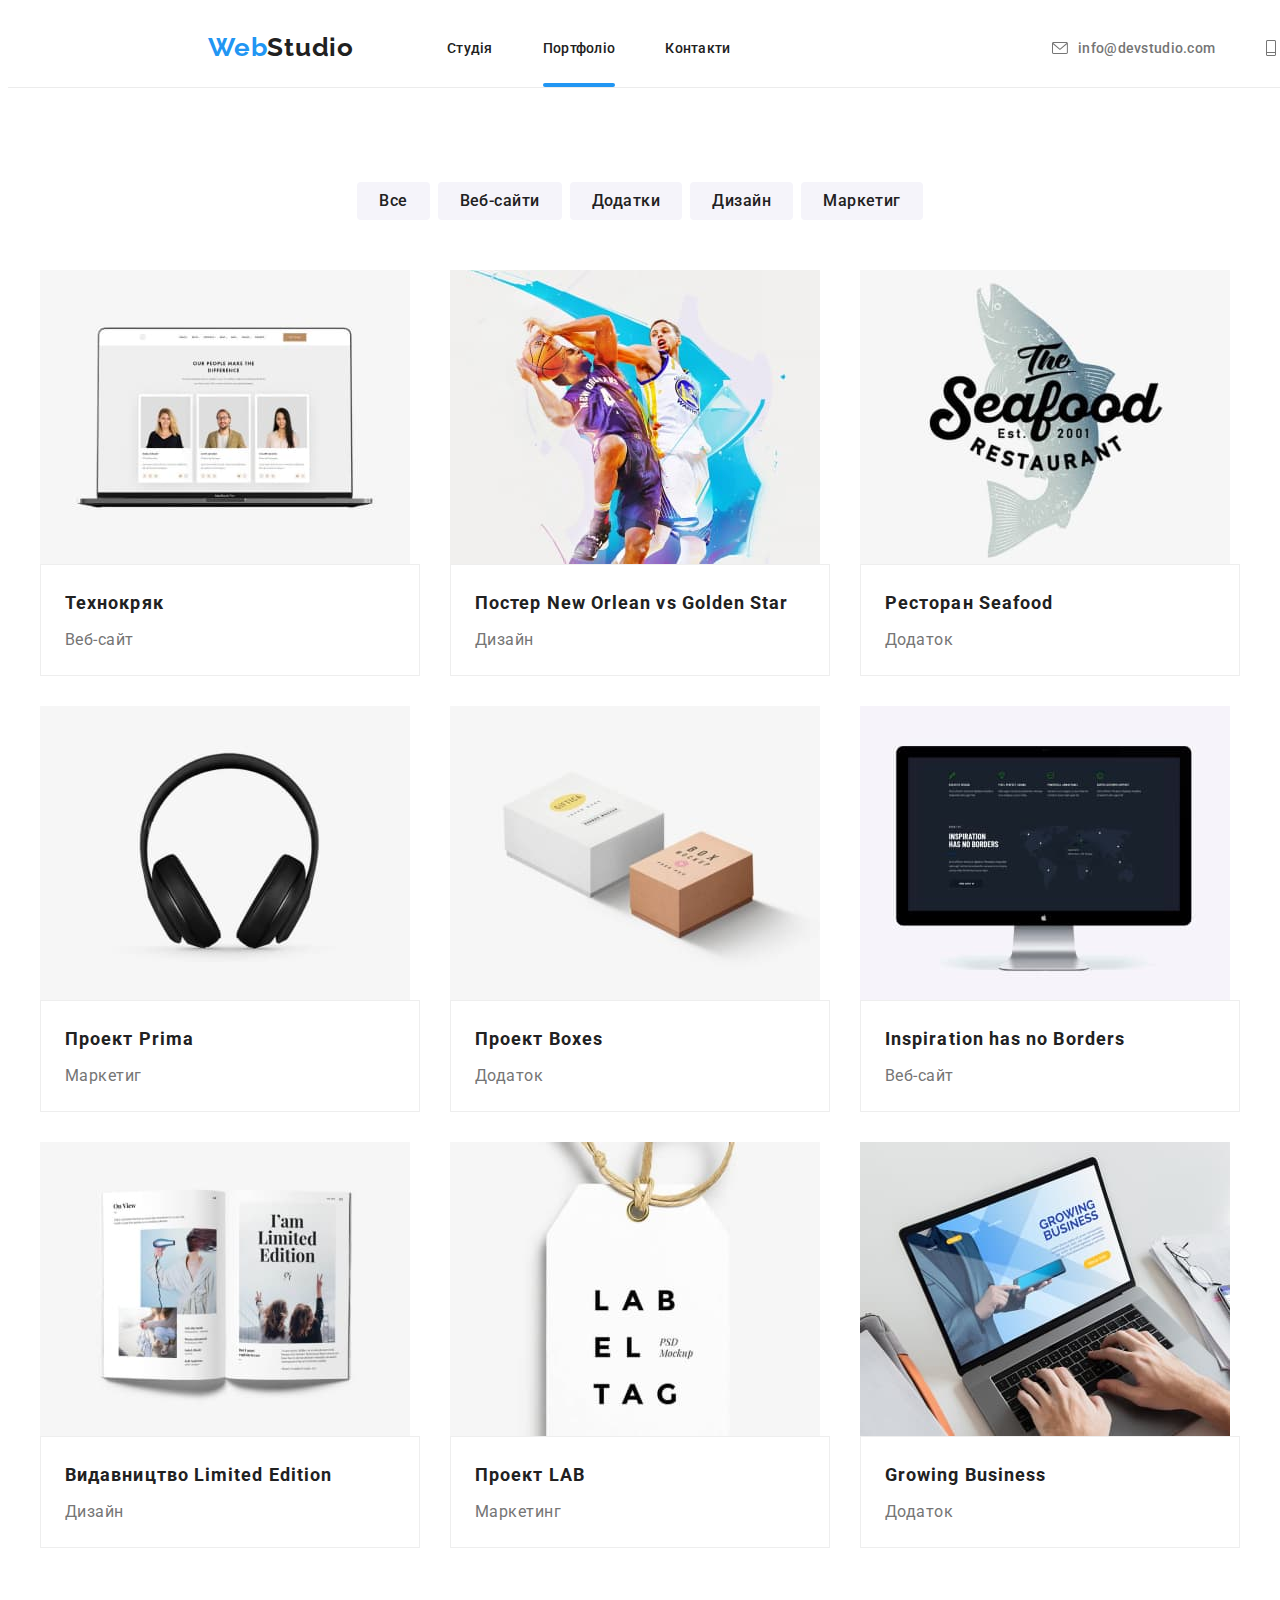
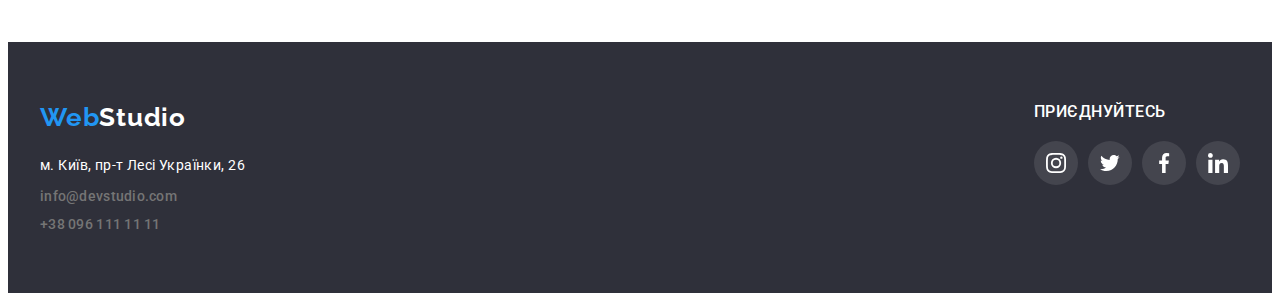
==== portfolio.html @ 44f6d8c1 "1" ====
<!DOCTYPE html>
<html lang="uk">
<head>
    <meta charset="UTF-8" >
    <meta http-equiv="X-UA-Compatible" content="IE=edge">
    <meta name="viewport" content="width=device-width, initial-scale=1.0" />
    <title>Портфоліо</title>
     <link rel="preconnect" href="https://fonts.googleapis.com">
     <link rel="preconnect" href="https://fonts.gstatic.com" crossorigin>
     <link href="https://fonts.googleapis.com/css2?family=Raleway:wght@700&family=Roboto:wght@400;500;700;900&display=swap" 
rel="stylesheet">
<link rel="stylesheet" href="https://cdnjs.cloudflare.com/ajax/libs/modern-normalize/1.1.0/modern-normalize.min.css" integrity="sha512-wpPYUAdjBVSE4KJnH1VR1HeZfpl1ub8YT/NKx4PuQ5NmX2tKuGu6U/JRp5y+Y8XG2tV+wKQpNHVUX03MfMFn9Q==" crossorigin="anonymous" referrerpolicy="no-referrer" />
<link rel="stylesheet" href="./css/styles.css">
    </head>
    <body>
   <header class="header ">
      <div class="container header-wrap ">
        <nav class="header-wrap "> 
        <!--Лого-->
        <a href="./index.html" class="link logo">Web<samp class="logo-accent">Studio</samp> </a>
        <!--Меню-->
        <ul class="header-list list header-wrap">
          <li class="header-item">
            <a class="header-link link" href="./index.html">Студія</a>
          </li>
          <li class="header-item">
            <a class="header-link link carrent" href="./portfolio.html">Портфоліо</a>
          </li>
          <li class="header-item">
            <a class="header-link link" href="">Контакти</a>
          </li>
        </ul>
      </nav> 
      <!--Контакти-->
      <ul class="contakt-list list header-wrap">
      <li class="contakt-item">
        <a class="contakt-link contakt-link-wrap link"  href="mailto::info@devstudio.com">
          <svg class="contakt-icon-icon" width="16px" height="12px">
                    <use href="./imeges/symbol-defs.svg#icon-mail">
                    </use>
                  </svg> info@devstudio.com
                </a>
        </li>
        <li class="contakt-item">
      <a class="contakt-link contakt-link-wrap link" href="tel:+380961111111">
          <svg class="contakt-icon-icon" width="12px" height="16px">
                    <use href="./imeges/symbol-defs.svg#icon-tel">
                    </use>
                  </svg>
               +38 096 111 11 11
              </a>
      </li>
       </ul>
       </div>   
    </header>
    <!--Мейн-->
    <main>
      <section class="work section" >
        <div class="container" >
        <h1 class="work-title">Наші роботи</h1>
        <ul class="work-list list " >
            <li class="work-item">
              <button class="work-btb" type="button">Все</button> </li>
            <li class="work-item">
              <button class="work-btb" type="button">Веб-сайти</button></li>
            <li class="work-item">
              <button class="work-btb" type="button">Додатки</button></li>
            <li class="work-item">
              <button class="work-btb" type="button">Дизайн</button></li>
            <li class="work-item">
              <button class="work-btb" type="button">Маркетиг</button></li>
        </ul>
        <ul class="work-list-projekts list" >
            <li class="work-item-projekts">
                <a href="" class="work-item-link link">
                  <div class="work-top-wrap">
                  <img src="./imeges/technologies.jpg" alt="laptop"
                width="370">
                 <p class="work-ap-text"> Ресурс пропонує комплексні 
                    пропозиції з різним рівнем функціоналу та сервісів. 
                    Все це дозволить відвідувачу отримати вичерпні 
                    відомості про компанію чи приватну особу.
                  </p>
                 </div>
                <div class="work-description" >
                <h2 class="work-after-title">Технокряк</h2>
                <p class="work-text">Веб-сайт</p>
                </div>
                </a>
            </li>
            <li class="work-item-projekts">
                <a href="" class="work-item-link link">
                  <div class="work-top-wrap">
                  <img src="./imeges/poster.jpg " alt="poster">
                  <p class="work-ap-text"> Ресурс пропонує комплексні 
                    пропозиції з різним рівнем функціоналу та сервісів. 
                    Все це дозволить відвідувачу отримати вичерпні 
                    відомості про компанію чи приватну особу.
                  </p>
                 </div>
                <div class="work-description" >
                <h2 class="work-after-title">Постер New Orlean vs Golden Star</h2>
                <p class="work-text">Дизайн</p>
                </div>
                </a>
            </li>
            <li class="work-item-projekts">
               <a href="" class="work-item-link link">
                <div class="work-top-wrap">
                  <img src="./imeges/restaurant.jpg" alt="logo-restaurant ">
                   <p class="work-ap-text"> Ресурс пропонує комплексні 
                    пропозиції з різним рівнем функціоналу та сервісів. 
                    Все це дозволить відвідувачу отримати вичерпні 
                    відомості про компанію чи приватну особу.
                  </p>
                 </div>
                <div class="work-description" >
                <h2 class="work-after-title" >Ресторан Seafood</h2>
                <p class="work-text" >Додаток</p>
                </div>
                </a>
            </li>
            <li class="work-item-projekts">
                <a href="" class="work-item-link link">
                  <div class="work-top-wrap">
                  <img src="./imeges/prima.jpg" alt="headphone">
                   <p class="work-ap-text"> Ресурс пропонує комплексні 
                    пропозиції з різним рівнем функціоналу та сервісів. 
                    Все це дозволить відвідувачу отримати вичерпні 
                    відомості про компанію чи приватну особу.
                  </p>
                 </div>
                <div class="work-description" >
                <h2 class="work-after-title">Проект Prima</h2>
                <p class="work-text">Маркетиг</p>
                </div>
                 </a>
            </li>
            <li class="work-item-projekts">
                <a href="" class="work-item-link link">
                  <div class="work-top-wrap">
                  <img src="./imeges/boxes.jpg" alt="boxes">
                   <p class="work-ap-text"> Ресурс пропонує комплексні 
                    пропозиції з різним рівнем функціоналу та сервісів. 
                    Все це дозволить відвідувачу отримати вичерпні 
                    відомості про компанію чи приватну особу.
                  </p>
                 </div>
                <div class="work-description">
                <h2 class="work-after-title">Проект Boxes</h2>
                <p class="work-text">Додаток</p>
                </div>
                 </a>
            </li>
            <li class="work-item-projekts">
                <a href="" class="work-item-link link">
                  <div class="work-top-wrap">
                  <img src="./imeges/inspiration.jpg" alt="macbook">
                   <p class="work-ap-text"> Ресурс пропонує комплексні 
                    пропозиції з різним рівнем функціоналу та сервісів. 
                    Все це дозволить відвідувачу отримати вичерпні 
                    відомості про компанію чи приватну особу.
                  </p>
                 </div>
                <div class="work-description" >
                <h2 class="work-after-title">Inspiration has no Borders</h2>
                <p class="work-text">Веб-сайт</p>
                </div>
                </a>
            </li>
            <li   class="work-item-projekts">
                <a href="" class="work-item-link link">
                  <div class="work-top-wrap">
                <img src="./imeges/limitededition.jpg" alt="book">
                <p class="work-ap-text"> Ресурс пропонує комплексні 
                    пропозиції з різним рівнем функціоналу та сервісів. 
                    Все це дозволить відвідувачу отримати вичерпні 
                    відомості про компанію чи приватну особу.
                  </p>
                 </div>
                <div class="work-description" >
              <h2 class="work-after-title">Видавництво Limited Edition</h2>
                <p class="work-text">Дизайн</p>
                </div>
                </a>
            </li> 
            <li class="work-item-projekts">
              <a href="" class="work-item-link link">
                <div class="work-top-wrap">
                <img src="./imeges/lab.jpg" alt="tag">
                <p class="work-ap-text"> Ресурс пропонує комплексні 
                    пропозиції з різним рівнем функціоналу та сервісів. 
                    Все це дозволить відвідувачу отримати вичерпні 
                    відомості про компанію чи приватну особу.
                  </p>
                 </div>
                <div class="work-description" >
              <h2 class="work-after-title">Проект LAB</h2>
                <p class="work-text">Маркетинг</p>
                </div>
                </a> 
            </li>
            <li class="work-item-projekts">
              <a href="" class="work-item-link link">
                <div class="work-top-wrap">
              <img src="./imeges/growingbusiness.jpg" alt="laptop">
              <p class="work-ap-text"> Ресурс пропонує комплексні 
                    пропозиції з різним рівнем функціоналу та сервісів. 
                    Все це дозволить відвідувачу отримати вичерпні 
                    відомості про компанію чи приватну особу.
                  </p>
                 </div>
                <div class="work-description" >
              <h2 class="work-after-title">Growing Business</h2>
                <p class="work-text">Додаток</p>
                </div>
                </a> 
            </li>
        </ul>
        </div>
        </section>
    </main>
<!--Футер-->
     <footer class="footer">
      <div class="container footer-box">
      <div class="">
        <a href="./index.html" class="link logo-foter ">Web<span class="logo-accent-footer">Studio</span> </a>
      <address class="footer-adress">
      <ul class="footer-list list">
    <li class="footer-iten">
        <a class="footer-link link" href="https://goo.gl/maps/iibPYUfsiWBmzwQZ7" target="_blank"
      rel="noopener noreferrer nonFOLOW">м. Київ, пр-т Лесі Українки, 26 
    </a> 
    </li>
     <li class="footer-iten">
       <a class="contakt-link link" href="mailto:info@devstudio.com">info@devstudio.com</a>
     </li>
      <li class="footer-iten">
        <a class="contakt-link link" href="tel:+380961111111">+38 096 111 11 11 </a>
      </li>
      </ul>
      </address>
      </div>
      <div class="footer-icon-box">
        <h3 class="footer-icon-title">ПРИЄДНУЙТЕСЬ</h3>
        <ul class="footer-icon-list list">
              <li class="footer-icon-item">
                <a class="footer-icon-link" href="">  
                  <svg class="footer-icon-icon" width="20px" height="20px">
                    <use href="./imeges/symbol-defs.svg#icon-instagram">
                    </use>
                  </svg>
                </a>
              </li>
              <li class="footer-icon-item">
                <a class="footer-icon-link" href="">
                  <svg class="footer-icon-icon" width="20px" height="20px">
                    <use href="./imeges/symbol-defs.svg#icon-tweter">
                    </use>
                  </svg>
                </a>
              </li>
              <li class="footer-icon-item">
                <a class="footer-icon-link" href="">
                  <svg class="footer-icon-icon" width="20px" height="20px">
                    <use href="./imeges/symbol-defs.svg#icon-facebook">
                    </use>
                  </svg>
                </a>
              </li>
              <li class="footer-icon-item">
                <a class="footer-icon-link" href="">
                  <svg class="footer-icon-icon" width="20px" height="20px">
                    <use href="./imeges/symbol-defs.svg#icon-linkedin">
                    </use>
                  </svg>
                </a>
              </li>
            </ul>
            </div>
      </div>
    </footer>

  </body>
</html>
---- css/styles.css ----
:root{
  --body-text-color:#212121;
  --color-h1-title:#FFFFFF;
  --text-link-color-hover:#2196F3;
  --title-color:#212121;
  --text-color:#757575;
  --buton-background-color-hover:#064f8a;;
  --color-ddress:#757575;
  --tex-buton-color:#FFFFFF;
  --buton-background-color:#2196F3;
  --hero-backgrount-color: #2F303A;
  --fotter-backgrount-color:#2F303A;
  --team-backgrount-color:#F5F4FA;
  --logo-one-color:#2196F3;
  --logo-two-color:#212121;
  --buton-work-color:#212121;
  --buton-work-backgrount-color:#F5F4FA;
  --buton-work-color-hover:#FFFFFF;
  --buton-work-backgrount-hover:#2196F3;
}
/* Скидання */
p,h1,h2,h3,h4,h5,h6{
  margin:0;
}
ul{
  margin: 0;
  padding-left: 0;
}
body{ font-family: 'Roboto',sans-serif;
color: var(--body-text-color);
}

.list {
list-style:none;
}
.link {
text-decoration:none;
}
.section{
  padding-top: 94px;
  padding-bottom: 94px;
}
img{
  display: block;
  max-width: 100%;
  height: auto;
}
/*--------HEDER------*/
.header{width: 1600px;
   margin: auto;
   background-repeat:no-repeat;
   background-position: center;
   background-size: cover;

  border-bottom:1px solid #ECECEC;  
}
.header-conect{
  margin-left: auto;
}
.header-nav{
}
.header-wrap{
  display: flex;
  align-items: center;
}
.container{
  width: 1200px;
  margin-left: auto;
  margin-right: auto;
  padding-left:15px;
  padding-right: 15px;
  /* outline: 2px solid red; */

}
.logo {
font-family:'Raleway',sans-serif;
font-style:none; 
font-weight: 700;
font-size: 26px;
line-height:calc(31/26);
letter-spacing: 0.03em;
color:var(--logo-one-color);
margin-right: 93px;
padding-top: 24px;
padding-bottom: 24px;
}
.logo-accent{
font-family:'Raleway',sans-serif;
font-style:none; 
font-weight: 700;
font-size: 26px;
line-height:calc(31/26);
letter-spacing: 0.03em;
color:var(--logo-two-color);
}
.header-list{
  text-align: center;
}
.header-item:not(:last-child){
  margin-right: 50px;
}

.header-link {
font-weight: 500;
font-size: 14px;
line-height: calc(16/14);
letter-spacing: 0.02em;
color:var(--title-color);
transition: color 250ms cubic-bezier(0.4, 0, 0.2, 1);

}
 .header-link:hover,
.header-link:focus{
  color:var(--text-link-color-hover);
}
.carrent{
  position: relative;
}
.carrent::after{
  position: absolute;
  content: "";
  width: 100%;
  height: 4px;
  border-radius: 4px;
  left: 0; 
  background-color: #2196F3;
  bottom: -31px;
}
.contakt-list{
text-align: center;
margin-left: auto;

}
.contakt-item:not(:last-child){
  margin-right:50px;
 
}

.contakt-link {
font-weight: 500;
font-size: 14px;
line-height:calc(16/14);
letter-spacing: 0.02em;
color:var(--color-ddress);

}
.contakt-link-wrap{
  display: flex;
align-items: center;
justify-content: center;
transition: color 250ms cubic-bezier(0.4, 0, 0.2, 1);
}

.contakt-link:hover,
.contakt-link:focus{
color:var(--text-link-color-hover);
}
.contakt-icon-icon{
  fill: currentColor;
  margin-right: 10px;
} 
/*--------------HERO-------------------*/
.hero{
  
  background-color: var(--hero-backgrount-color);
   text-align: center;
   padding-top: 200px;
   padding-bottom: 200px;
   background-image:
   linear-gradient(
    rgba(47, 48, 58, 0.4),
    rgba(47, 48, 58, 0.4))
   ,url(../imeges/bagraudhero.jpg);
   width: 1600px;
   margin-left: auto;
   margin-right: auto;
   background-repeat:no-repeat;
   background-position: center;
   background-size: cover;
  
  
}  
.hero-title {
font-weight: 900;
font-size: 44px;
line-height:calc(60/44);
text-align: center;
letter-spacing: 0.06em;
text-transform: uppercase;
color:var(--color-h1-title);
margin-bottom: 30px;
margin-left: auto;
margin-right: auto;
max-width: 696px;
}
.hero-btb {
font-family: inherit;
cursor:pointer;
font-weight: 500;
font-size: 16px;
line-height:calc(26/16);
text-align: center;
letter-spacing: 0.03em;
color: var(--tex-buton-color);
background:var(--buton-background-color);
border-radius: 4px; 
border: transparent;
padding-top: 10px;
padding-bottom: 10px;
padding-left: 32px;
padding-right: 32px;
transition:background-color 250ms cubic-bezier(0.4, 0, 0.2, 1);
}


.hero-btb:focus,
.hero-btb:hover{
background: var(--buton-background-color-hover);
}
/*-----------ABOUT_Наші переваги-------------*/
.about {
  
}
.wrap{
  display: flex;
}
.about-title {
  position: absolute;
  white-space: nowrap;
  width: 1px;
  height: 1px;
  overflow: hidden;
  border: 0;
  padding: 0;
  clip: rect(0 0 0 0);
  clip-path: inset(50%);
  margin: -1px;
}
.about-list {
}
.about-item:not(:last-child){
  margin-right:30px;
}
.about-after-title{
ffont-weight: 700;
font-size: 14px;
line-height: 16px;
letter-spacing: 0.03em;
text-transform: uppercase;
color:var(--title-color);
margin-bottom: 10px;
}
.about-text {
font-size: 14px;
line-height:calc(24 / 14);
letter-spacing: 0.03em;
color:var(--text-color);
}
.abaut-icon{
  border-radius:4px;
  width:270px;
  height: 120px;
  margin-bottom: 30px;
  display: flex;
  align-items: center;
  justify-content: center;
  background-color:#F5F4FA;
}
/*--------------------PROJECT----------------------------*/
.project 
{
  padding-top: 0;
}
.project-title {
font-weight: 700;
font-size: 36px;
line-height:calc(42 / 36);
text-align: center;
letter-spacing: 0.03em;
color:var(--title-color);
margin-bottom:50px;
}
.project-list {
}
.project-item{
  position: relative;
}
.project-item:not(:last-child) {
  margin-right: 30px;
}
.project-text{
  position: absolute;
    background-color: rgba(47, 48, 58, 0.8);
    width: 370px;
    height: 70px;
    box-shadow: 0px 4px 4px rgb(0 0 0 / 25%);
    font-weight: 700;
    font-size: 14px;
    line-height: 1.14;
    letter-spacing: 0.03em;
    text-transform: uppercase;
    color: #FFFFFF;
    bottom: 0;
    left: 0;
    display: flex;
    align-items: center;
    justify-content: center;
}

/*---------------------TEAM---------------------------------*/
.team {
  
  background-color: var(--team-backgrount-color);
}
.team-title {
font-weight: 700;
font-size: 36px;
line-height:calc( 42 / 36);
text-align: center;
letter-spacing: 0.03em;
color:var(--title-color);
margin-bottom: 50px;;
}
.team-list {
}
.list {
}
.team-item:not(:last-child) {
  margin-right: 30px;
}
.team-item{
  border: #757575;
  box-shadow: 0px 1px 3px rgba(0, 0, 0, 0.12), 0px 1px 1px rgba(0, 0, 0, 0.14), 0px 2px 1px rgba(0, 0, 0, 0.2);
  border-radius: 0px 0px 4px 4px;
  background-color: #FFFFFF;
}
.team-after-title {
font-weight: 500;
font-size: 16px;
line-height:calc(19 / 16);
text-align: center;
letter-spacing: 0.03em;
color:var(--title-color);
margin-bottom: 10px;
}
.team-text{
font-size: 16px;
line-height:calc(19 / 16);
text-align: center;
letter-spacing: 0.03em;
color:var(--text-color);
margin-bottom: 16px;
}
.team-description{
padding-top: 30px;
padding-bottom: 30px;}

.team-icon-list {display: flex;
  justify-content: center;
  gap:10px;
}
.team-icon-item {
 
}
.team-icon-link {
   width: 44px;
  height: 44px;
  border-radius: 50%;
  background-color:#FFFFFF;
  display: flex;
  align-items: center;
  justify-content: center;
  color: #AFB1B8;
  transition: color 250ms cubic-bezier(0.4, 0, 0.2, 1),
  background-color 250ms cubic-bezier(0.4, 0, 0.2, 1);
}
.team-icon-icon{
  fill: currentColor;

  
}
.team-icon-link:hover,.team-icon-link:focus{
  background-color: #2196F3;
  color: #FFFFFF;
}
/*-------------ПОСТІЙНІ_КЛІЄНТИ------------*/
.customers {
}
.customers-title {
}
.customers-list {
  display: flex; 
  align-items: center;
  justify-content: center;
  gap: 30px;
  
}

.customers-link {
  width: 170px;
  height: 92px; 
  border: 1px solid #AFB1B8;
  border-radius: 4px;
  display: flex;
  align-items: center;
  justify-content: center;
  color: #AFB1B8;
  transition: color 250ms cubic-bezier(0.4, 0, 0.2, 1);
}

.customers-icon {
  fill:currentColor;
  
}

.customers-link:hover,.customers-link:focus{
 border: 1px solid #2196F3;
 color: #2196F3;
 
}
/*-------------ФУТЕР--------------*/
.footer {
  
  background-color: #2F303A;
  padding-top: 60px;
  padding-bottom: 60px;
  display: flex;

}
.footer{
  display: flex;
  
}
.footer-list{
}

.footer-iten:not(:last-child) {
  margin-bottom: 9px;
}
.footer-link {
font-style: inherit;
font-size: 14px;
line-height:calc(24 / 14);
letter-spacing: 0.03em;
color: var(--tex-buton-color);
margin-bottom:20px;
transition: color 250ms cubic-bezier(0.4, 0, 0.2, 1);
}
.footer-link:focus,
.footer-link:hover{
color: var(--text-link-color-hover);

} 
.logo-foter{
font-family:'Raleway',sans-serif;
font-style:none; 
font-weight: 700;
font-size: 26px;
line-height:calc(31 / 26);
letter-spacing: 0.03em;
color:var(--logo-one-color);
margin-bottom:20px;
display: block;
}
.logo-accent-footer{
color: var(--color-h1-title);
}
.footer-adress{
  font-style: normal;
  display: flex;
  
}
.footer-icon-box{
}
.footer-icon-title{
font-weight: 500;
font-size: 16px;
line-height:calc(19 / 16);

letter-spacing: 0.03em;
color:var(--color-h1-title);
margin-bottom: 20px;
}
.footer-icon-list {display: flex;
  justify-content: center;
  gap:10px;
}
.footer-icon-item {
 
}
.footer-icon-link {
   width: 44px;
  height: 44px;
  border-radius: 50%;
  background-color:rgba(255, 255, 255, 0.1);
  display: flex;
  align-items: center;
  justify-content: center;
  color:#FFFFFF;
   transition-property: background-color, color;
  transition-duration: 250ms;
  transition-timing-function: cubic-bezier(0.4, 0, 0.2, 1);
  transition-delay: 0;
}
.footer-icon-icon{
  fill: currentColor;
}

.footer-icon-link:hover,.footer-icon-link:focus{
  background-color: #2196F3;
  color: #FFFFFF;
  
}
.footer-box{
  display: flex;
  justify-content: space-between;
}
.footer-form{

}
.email-imput-wrap{
  display: flex;
  
}
.title-email-footer{
  margin-bottom: 20px;
font-weight: 700;
font-size: 14px;
line-height:calc(16/ 14);
letter-spacing: 0.03em;
text-transform: uppercase;
color: #FFFFFF;


}
.imput-email-footer{
  width: 358px;
  height: 50px;
  padding: 10px;
  background-color: #2F303A;
  border: 1px solid rgba(255, 255, 255, 0.3);
  box-shadow: drop-shadow(0px 4px 4px rgba(0, 0, 0, 0.15));
  border-radius: 4px;
  color: #ECECEC;
  outline: transparent;
}
.imput-email-footer:focus{
  border-color:  #2196F3;
}
.btb-email-foter{
  padding: 10px 28px;
  width: 200px;
  height: 50px;
  margin-top: 108p;
  margin-left: 12px;
  background: #2196F3;
  box-shadow: 0px 4px 4px rgba(0, 0, 0, 0.15);
  border-radius: 4px;
  border: transparent;
   font-weight: 700;
   text-align: center;
  letter-spacing: 0.06em;
  color: #FFFFFF;
  display: flex;
  align-items: center;
  justify-content: center;
  cursor: pointer;
}
.foter-btb-icon{
  margin-left: 10px;
  fill: #FFFFFF;
}

/*------------МОДАЛКА----------- */
.bacdrop{
  width: 100%;
  height: 100%;
  position: fixed;
  top: 0;
  background-color:rgba(161, 155, 155, 0.774);
  transition: opacity 250ms cubic-bezier(0.4, 0, 0.2, 1),
   visibility 250ms cubic-bezier(0.4, 0, 0.2, 1);

}
.bacdrop.is-hidden .modal{
  transform: translate(-50%, -50%) scale(0) ;

}

.modal{
  width: 528px;
  min-height: 581px;
  background-color: #FFFFFF;
  position: absolute;
  top: 50%;
  left: 50%;
  transform: translate(-50%, -50%);
  bbox-shadow: 0px 1px 3px rgba(0, 0, 0, 0.12), 0px 1px 1px rgba(0, 0, 0, 0.14), 0px 2px 1px rgba(0, 0, 0, 0.2);
  border-radius: 4px;
  transform: translate(-50, -50)scale(1);
  transition:transform 250ms linear;
  padding: 40px;
}
.modal-button-close {
position: absolute;
width: 30px;
height: 30px;
border-radius: 50%;
background: transparent;
border: 1px solid rgba(0, 0, 0, 0.1);
right:10px;
top: 10px;
display: flex;
align-items: center;
justify-content: center;
cursor: pointer;
}
.modal-button-close:hover, .modal-button-close:focus{
  fill: #2196F3;
}
.is-hidden{
  opacity: 0;
  visibility: hidden;
  pointer-events: none;
}
.modal-title{
font-weight: 700;
font-size: 20px;
line-height: 23px;
text-align: center;
letter-spacing: 0.03em;
color: #212121;
text-align: center;
margin-bottom: 15px;
}
.modal-imput{
width: 440px;
height: 40px;
margin-bottom: 15px;
border: 1px solid rgba(33, 33, 33, 0.2);
border-radius: 4px;
padding-left: 32px;
outline: transparent;
}
.modal-imput:focus,.modal-imput:hover{
 border-color: #2196F3;
 }
 .modal-imput:focus + .modal-imput-icon,.modal-imput:hover + .modal-imput-icon{
 fill: #2196F3;
 }

.modal-text-label{
font-weight: 400;
font-size: 12px;
line-height:calc(14/ 12);
letter-spacing: 0.01em;
color: #757575;
display: flex;
flex-direction: column;
 margin-bottom: 4px;
}
.modal-imput-icon-position{
  position: relative;
}


.modal-imput-icon{
  position: absolute;
  top: 50%;
  left: 10px;
transform: translateY(-50%);
}

.textarea-modal{
  width: 440px;
  height: 120px;
  resize: none;
  margin-bottom: 20px;
  padding: 12px 16px;
  border: 1px solid rgba(33, 33, 33, 0.2);
  border-radius: 4px; 
}
.textarea-modal:hover,.textarea-modal:focus{
  border-color: #2196F3;
}
.modal-checkbox{
  position: absolute;
  white-space: nowrap;
  width: 1px;
  height: 1px;
  overflow: hidden;
  border: 0;
  padding: 0;
  clip: rect(0 0 0 0);
  clip-path: inset(50%);
  margin: -1px;
}

.modal-checkbox-label{
  display: flex;
  align-items: center;
  margin-bottom: 30px;
}
.checkbox-castom{
width: 16px;
  height: 15px;
  border: 2px solid #303030;
  border-radius: 2px;
  margin-right: 10px;
  display: flex;
  align-items: center;
  justify-content: center;
}
.modal-checkbox-icon{
  fill: transparent;
  opacity: 0;
}
.modal-checkbox:checked + .modal-checkbox-label span{
  background-color:#2196F3;
  border: none;
}

.modal-checkbox:focus + .modal-checkbox-label span {
  border-color:#2196F3;
}

.modal-checkbox:checked + .modal-checkbox-label .modal-checkbox-icon{
  fill: #ffffff;
  opacity: 1;
}

.modal-checkbox-text{
  font-weight: 400;
font-size: 14px;
line-height:calc(24/ 14);
letter-spacing: 0.03em;
color: #757575;
margin-right: 5px;
}
.modal-checkbox-link{
  font-weight: 400;
font-size: 14px;
line-height:calc(24/ 14);
letter-spacing: 0.03em;
color: #2196F3;
}
.modal-btb-send{
  width: 200px;
  height: 50px;
  padding: 10px 52px;
  background-color: #2196F3;
  border: transparent;
  border-radius: 4px;
  box-shadow: 0px 4px 4px rgba(0, 0, 0, 0.15);
  cursor: pointer;
}
.modal-btb-send-text{
  font-weight: 700;
font-size: 16px;
line-height:calc(30/ 16);
display: flex;
align-items: center;
text-align: center;
letter-spacing: 0.06em;
color: #FFFFFF;
}
.modal-btb-wrap{
  display: flex;
  justify-content: center;
}
/*-----------PORTFOLIO-----------*/
.work {
}
.work-title 
{position: absolute;
  white-space: nowrap;
  width: 1px;
  height: 1px;
  overflow: hidden;
  border: 0;
  padding: 0;
  clip: rect(0 0 0 0);
  clip-path: inset(50%);
  margin: -1px;
}
.work-list {
  margin-bottom: 50px;
  display:flex;
  justify-content:center;
}
.work-item:not(:last-child){
  margin-right:8px;
}
.work-btb {
font-family: inherit;
cursor:pointer;
font-weight: 500;
font-size: 16px;
line-height:calc(26/16);
text-align:center;
letter-spacing: 0.03em;
color:var(--buton-work-color);
background:var(--buton-work-backgrount-color);
border-radius: 4px;
border: transparent;
padding: 6px 22px;
 transition-property: background-color,color,box-shadow;
 transition-duration: 250ms;
 transition-timing-function: cubic-bezier(0.4, 0, 0.2, 1);
}
.work-btb:focus,
.work-btb:hover{
color:var(--buton-work-color-hover);
background:var(--buton-work-backgrount-hover);
box-shadow: 0px 3px 1px rgba(0, 0, 0, 0.1), 0px 1px 2px rgba(0, 0, 0, 0.08),
 0px 2px 2px rgba(0, 0, 0, 0.12);
    
}

.work-list-projekts {
  display: flex;
  flex-wrap: wrap;
  margin: -15px;
}
.work-item-link{
  display: block;
  transition-property:box-shadow;
 transition-duration: 250ms;
 transition-timing-function: cubic-bezier(0.4, 0, 0.2, 1);
}
.work-item-link:hover,
.work-item-link:focus{
box-shadow: 0px 3px 1px rgba(0, 0, 0, 0.1), 0px 1px 2px rgba(0, 0, 0, 0.08),0px 2px 2px rgba(0, 0, 0, 0.12);
      
}
.work-item-link:hover .work-ap-text,
.work-item-link:focus .work-ap-text{
transform: translateY( 0% );
}

.work-item-projekts {
  flex-basis: calc(100% / 3 - 30px);
  margin-top: 30px;
  margin-left: 15px;
  width: calc(100% / 3 - 30px);
  margin: 15px;
}

.work-description{
padding: 20px 24px;
border: 1px solid #EEEEEE;

}
.work-after-title {
font-weight: 700;
font-size: 18px;
line-height:calc(36 / 18);
letter-spacing: 0.06em;
color:var(--title-color);

}
.work-text{
font-size: 16px;
line-height:calc(30 / 16);
letter-spacing: 0.03em;
color:var(--text-color);
margin-top: 4px;
}
.work-top-wrap{
  position: relative;
  overflow: hidden;
}
.work-ap-text{
   position: absolute;
   top: 0;
   left: 0;
   height:100%;
   font-weight: 400;
   font-size: 18px;
   line-height:calc(28 / 18);
   letter-spacing: 0.03em;
   color: #FFFFFF;
   background-color: rgba(33, 150, 243, 0.9);
   padding: 63px 24px;
   transform: translateY(100%);
   transition: color 250ms cubic-bezier(0.4, 0, 0.2, 1),
    background-color 250ms cubic-bezier(0.4, 0, 0.2, 1),
     opacity 250ms cubic-bezier(0.4, 0, 0.2, 1),
      box-shadow 250ms cubic-bezier(0.4, 0, 0.2, 1),
       transform 250ms cubic-bezier(0.4, 0, 0.2, 1);
   
}
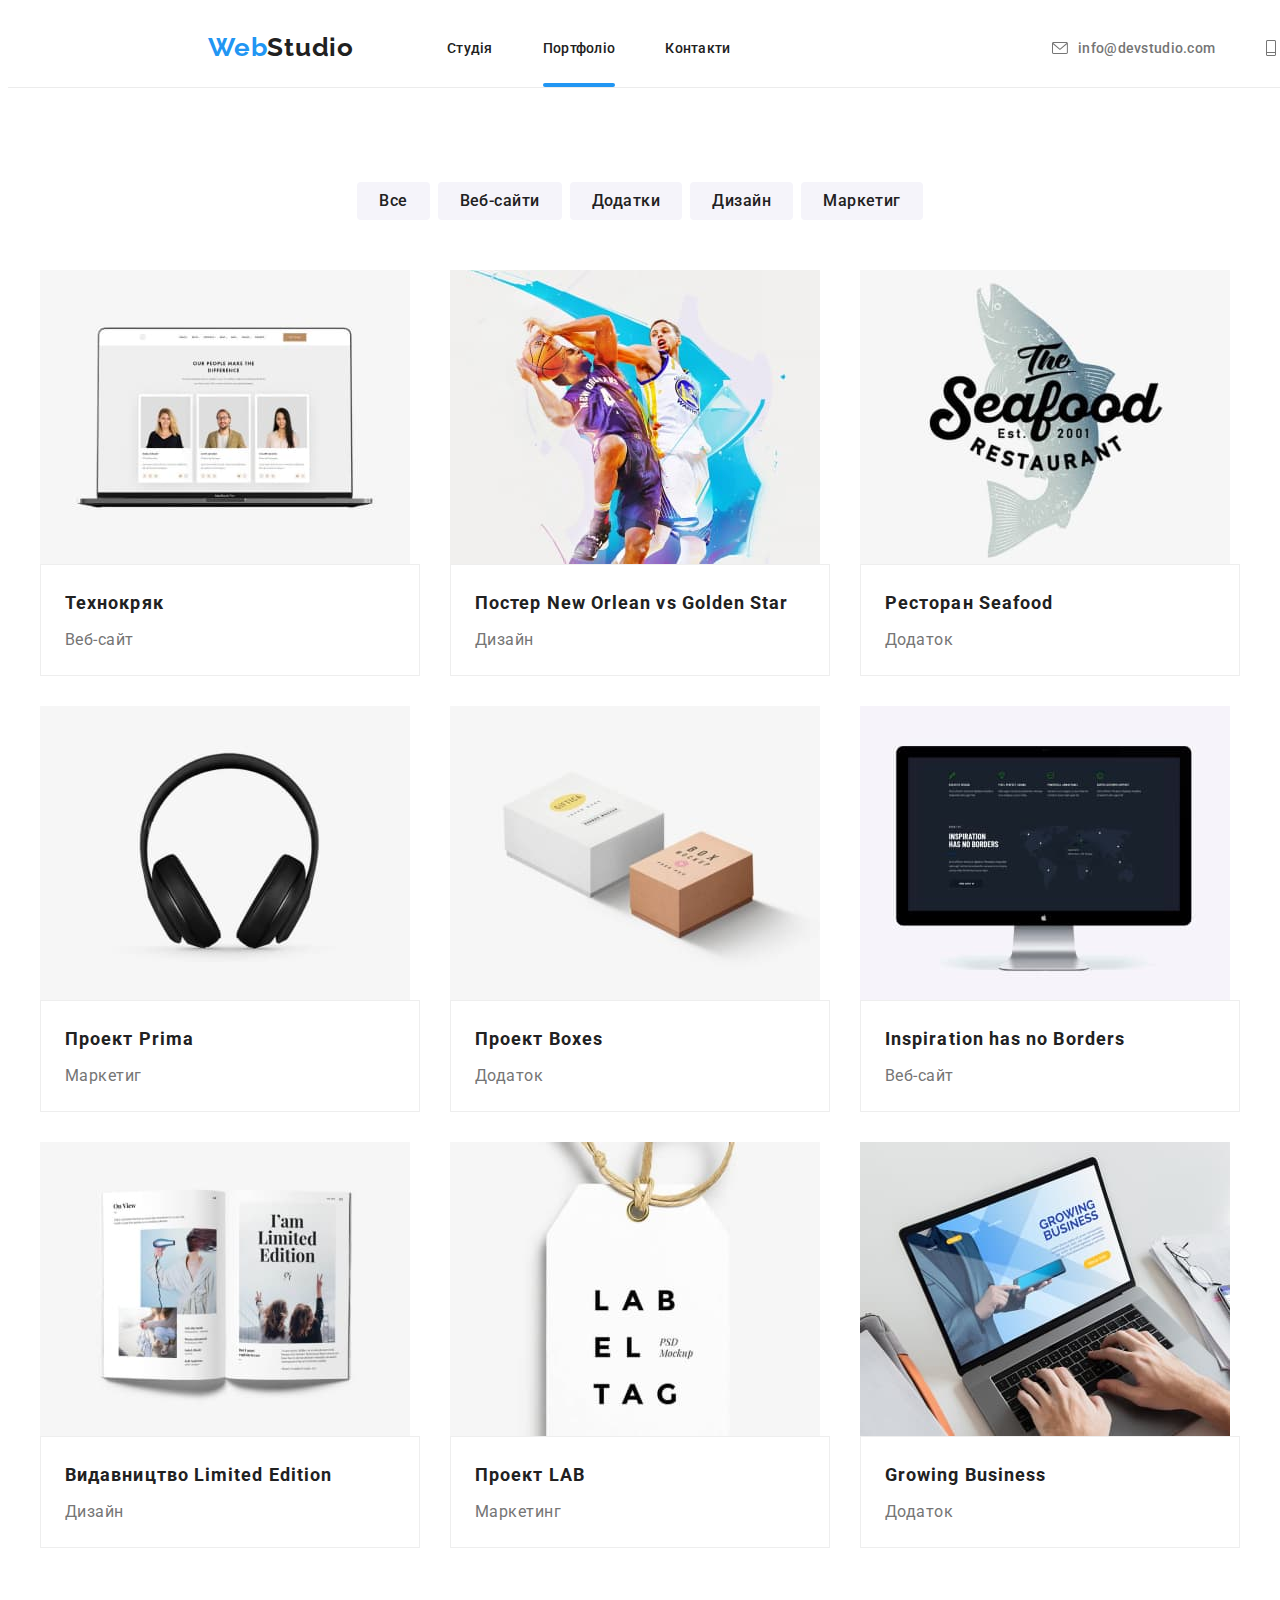
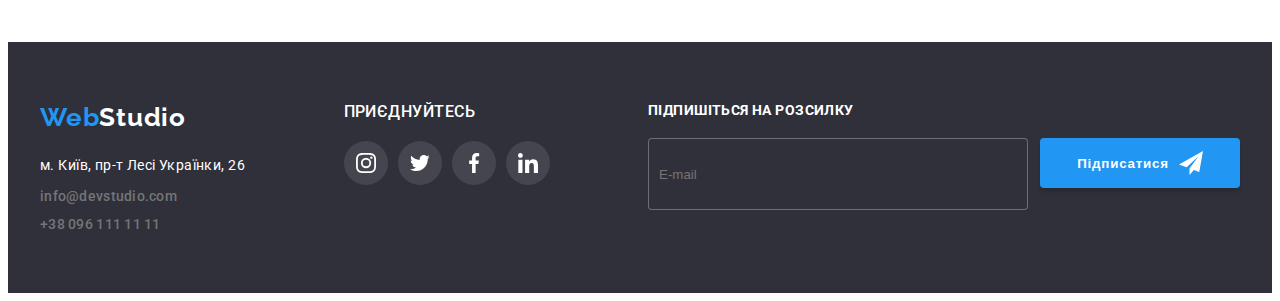
==== commit cecbde57: "Update portfolio.html" ====
--- a/portfolio.html
+++ b/portfolio.html
@@ -221,65 +221,83 @@
         </section>
     </main>
 <!--Футер-->
-     <footer class="footer">
-      <div class="container footer-box">
-      <div class="">
-        <a href="./index.html" class="link logo-foter ">Web<span class="logo-accent-footer">Studio</span> </a>
-      <address class="footer-adress">
-      <ul class="footer-list list">
-    <li class="footer-iten">
-        <a class="footer-link link" href="https://goo.gl/maps/iibPYUfsiWBmzwQZ7" target="_blank"
-      rel="noopener noreferrer nonFOLOW">м. Київ, пр-т Лесі Українки, 26 
-    </a> 
-    </li>
-     <li class="footer-iten">
-       <a class="contakt-link link" href="mailto:info@devstudio.com">info@devstudio.com</a>
-     </li>
-      <li class="footer-iten">
-        <a class="contakt-link link" href="tel:+380961111111">+38 096 111 11 11 </a>
-      </li>
-      </ul>
-      </address>
-      </div>
-      <div class="footer-icon-box">
-        <h3 class="footer-icon-title">ПРИЄДНУЙТЕСЬ</h3>
-        <ul class="footer-icon-list list">
-              <li class="footer-icon-item">
-                <a class="footer-icon-link" href="">  
-                  <svg class="footer-icon-icon" width="20px" height="20px">
-                    <use href="./imeges/symbol-defs.svg#icon-instagram">
-                    </use>
-                  </svg>
-                </a>
-              </li>
-              <li class="footer-icon-item">
-                <a class="footer-icon-link" href="">
-                  <svg class="footer-icon-icon" width="20px" height="20px">
-                    <use href="./imeges/symbol-defs.svg#icon-tweter">
-                    </use>
-                  </svg>
-                </a>
-              </li>
-              <li class="footer-icon-item">
-                <a class="footer-icon-link" href="">
-                  <svg class="footer-icon-icon" width="20px" height="20px">
-                    <use href="./imeges/symbol-defs.svg#icon-facebook">
-                    </use>
-                  </svg>
-                </a>
-              </li>
-              <li class="footer-icon-item">
-                <a class="footer-icon-link" href="">
-                  <svg class="footer-icon-icon" width="20px" height="20px">
-                    <use href="./imeges/symbol-defs.svg#icon-linkedin">
-                    </use>
-                  </svg>
-                </a>
-              </li>
-            </ul>
-            </div>
-      </div>
-    </footer>
+<footer class="footer">
+  <div class="container footer-box ">
+    <div class="">
+    <a href="./index.html" class="link logo-foter ">Web<span class="logo-accent-footer">Studio</span> </a>
+  <address class="footer-adress">
+  <ul class="footer-list list">
+<li class="footer-iten">
+    <a class="footer-link link" href="https://goo.gl/maps/iibPYUfsiWBmzwQZ7" target="_blank"
+  rel="noopener noreferrer nonFOLOW">м. Київ, пр-т Лесі Українки, 26 
+</a> 
+</li>
+ <li class="footer-iten">
+   <a class="contakt-link link" href="mailto:info@devstudio.com">info@devstudio.com</a>
+ </li>
+  <li class="footer-iten">
+    <a class="contakt-link link" href="tel:+380961111111">+38 096 111 11 11 </a>
+  </li>
+  </ul>
+  </address>
+
+  </div>
+
+  <div class="footer-icon-box">
+    <h3 class="footer-icon-title">ПРИЄДНУЙТЕСЬ</h3>
+    <ul class="footer-icon-list list">
+          <li class="footer-icon-item">
+            <a class="footer-icon-link" href="">  
+              <svg class="footer-icon-icon" width="20px" height="20px">
+                <use href="./imeges/symbol-defs.svg#icon-instagram">
+                </use>
+              </svg>
+            </a>
+          </li>
+          <li class="footer-icon-item">
+            <a class="footer-icon-link" href="">
+              <svg class="footer-icon-icon" width="20px" height="20px">
+                <use href="./imeges/symbol-defs.svg#icon-tweter">
+                </use>
+              </svg>
+            </a>
+          </li>
+          <li class="footer-icon-item">
+            <a class="footer-icon-link" href="">
+              <svg class="footer-icon-icon" width="20px" height="20px">
+                <use href="./imeges/symbol-defs.svg#icon-facebook">
+                </use>
+              </svg>
+            </a>
+          </li>
+          <li class="footer-icon-item">
+            <a class="footer-icon-link" href="">
+              <svg class="footer-icon-icon" width="20px" height="20px">
+                <use href="./imeges/symbol-defs.svg#icon-linkedin">
+                </use>
+              </svg>
+            </a>
+          </li>
+        </ul>
+        </div>
+    <form class="footer-form">
+      <h3 class="title-email-footer">ПІДПИШІТЬСЯ НА РОЗСИЛКУ</h3> 
+      <div class="email-imput-wrap">
+      <input  type="email"
+           name="useremail"
+           class="imput-email-footer"
+           placeholder="E-mail"
+           /> 
+             <button type="submit" class="btb-email-foter">Підписатися  
+               <svg class="foter-btb-icon" width="24px" height="24px">
+                <use href="./imeges/symbol-defs.svg#icon-icon-send">
+                </use>
+              </svg>
+            </button>
+           </div>
+           </form>   
+          </div>
+</footer>
 
   </body>
 </html>
--- a/css/styles.css
+++ b/css/styles.css
@@ -614,6 +614,7 @@
 align-items: center;
 justify-content: center;
 cursor: pointer;
+transition:color 250ms cubic-bezier(0.4, 0, 0.2, 1);
 }
 .modal-button-close:hover, .modal-button-close:focus{
   fill: #2196F3;
@@ -641,6 +642,9 @@
 border-radius: 4px;
 padding-left: 32px;
 outline: transparent;
+transition:border-color 250ms cubic-bezier(0.4, 0, 0.2, 1),
+transition:color 250ms cubic-bezier(0.4, 0, 0.2, 1),
+;
 }
 .modal-imput:focus,.modal-imput:hover{
  border-color: #2196F3;
@@ -679,6 +683,7 @@
   padding: 12px 16px;
   border: 1px solid rgba(33, 33, 33, 0.2);
   border-radius: 4px; 
+  transition:border-color 250ms cubic-bezier(0.4, 0, 0.2, 1),
 }
 .textarea-modal:hover,.textarea-modal:focus{
   border-color: #2196F3;
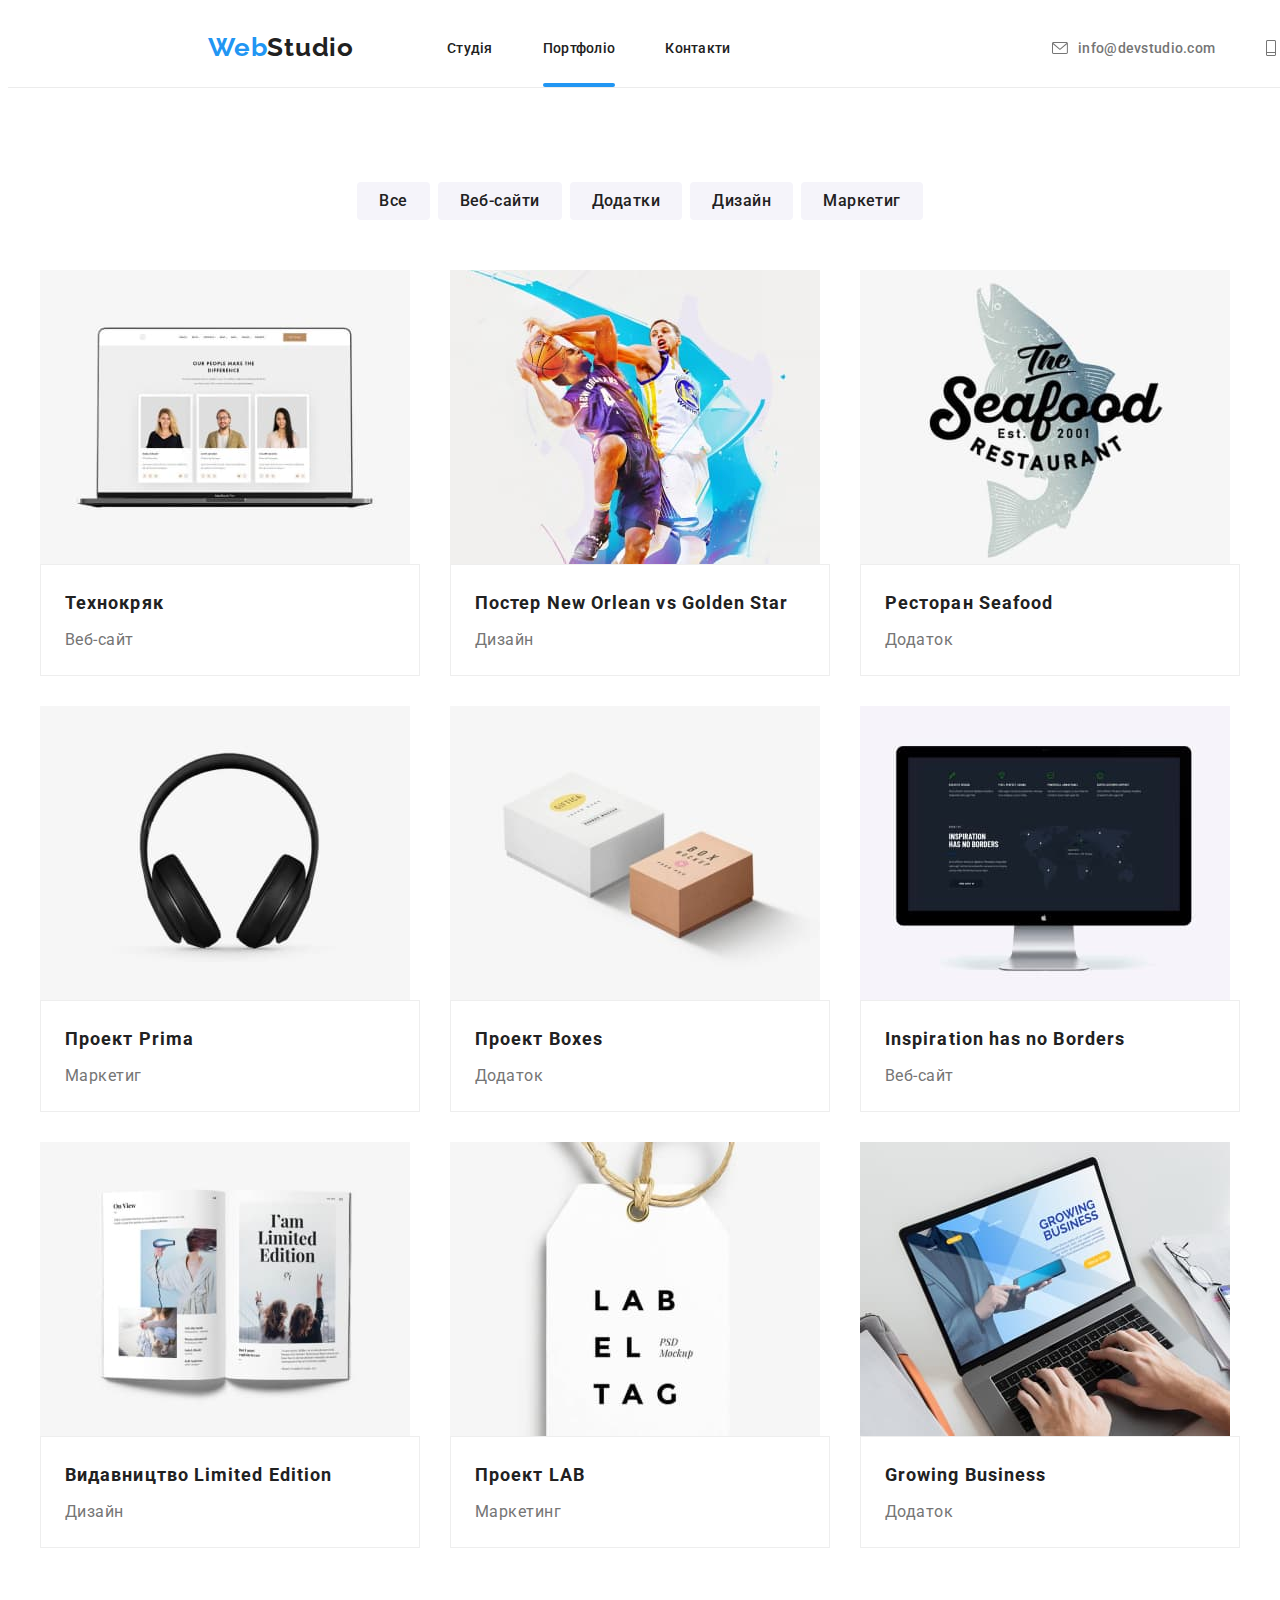
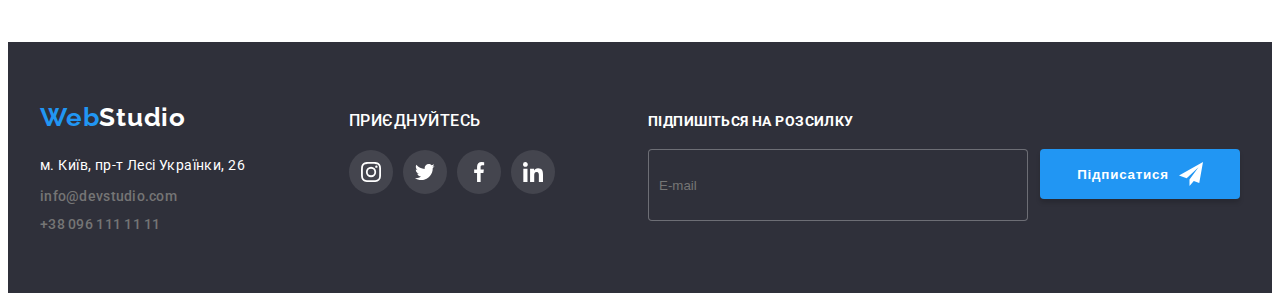
==== commit d2ec58da: "1" ====
--- a/portfolio.html
+++ b/portfolio.html
@@ -223,7 +223,7 @@
 <!--Футер-->
 <footer class="footer">
   <div class="container footer-box ">
-    <div class="">
+    <div class="footer-contact-box">
     <a href="./index.html" class="link logo-foter ">Web<span class="logo-accent-footer">Studio</span> </a>
   <address class="footer-adress">
   <ul class="footer-list list">
--- a/css/styles.css
+++ b/css/styles.css
@@ -420,16 +420,15 @@
 }
 /*-------------ФУТЕР--------------*/
 .footer {
-  
+
   background-color: #2F303A;
   padding-top: 60px;
   padding-bottom: 60px;
   display: flex;
 
 }
-.footer{
-  display: flex;
-  
+.footer-contact-box{
+  flex-grow: 1;
 }
 .footer-list{
 }
@@ -471,6 +470,7 @@
   
 }
 .footer-icon-box{
+  margin-left:  70px;
 }
 .footer-icon-title{
 font-weight: 500;
@@ -513,9 +513,10 @@
 }
 .footer-box{
   display: flex;
-  justify-content: space-between;
+  align-items: baseline;
 }
 .footer-form{
+  margin-left: 93px;
 
 }
 .email-imput-wrap{
@@ -598,7 +599,7 @@
   bbox-shadow: 0px 1px 3px rgba(0, 0, 0, 0.12), 0px 1px 1px rgba(0, 0, 0, 0.14), 0px 2px 1px rgba(0, 0, 0, 0.2);
   border-radius: 4px;
   transform: translate(-50, -50)scale(1);
-  transition:transform 250ms linear;
+  transition:transform 250ms cubic-bezier(0.4, 0, 0.2, 1);
   padding: 40px;
 }
 .modal-button-close {
@@ -637,14 +638,12 @@
 .modal-imput{
 width: 440px;
 height: 40px;
-margin-bottom: 15px;
 border: 1px solid rgba(33, 33, 33, 0.2);
 border-radius: 4px;
 padding-left: 32px;
 outline: transparent;
 transition:border-color 250ms cubic-bezier(0.4, 0, 0.2, 1),
-transition:color 250ms cubic-bezier(0.4, 0, 0.2, 1),
-;
+transition: color 250ms cubic-bezier(0.4, 0, 0.2, 1);
 }
 .modal-imput:focus,.modal-imput:hover{
  border-color: #2196F3;
@@ -662,31 +661,43 @@
 display: flex;
 flex-direction: column;
  margin-bottom: 4px;
-}
-.modal-imput-icon-position{
+ position: relative;
+ left: 5px;
+}
+.modal-imput-position{
   position: relative;
+  margin-bottom: 10px;
 }
 
 
 .modal-imput-icon{
   position: absolute;
-  top: 50%;
-  left: 10px;
-transform: translateY(-50%);
-}
-
+  top: 55%;
+  left: 15px;
+  
+}
+  .modal-imput-textarea-position{
+    margin-bottom: 20px;
+  } 
 .textarea-modal{
   width: 440px;
   height: 120px;
   resize: none;
-  margin-bottom: 20px;
   padding: 12px 16px;
   border: 1px solid rgba(33, 33, 33, 0.2);
   border-radius: 4px; 
-  transition:border-color 250ms cubic-bezier(0.4, 0, 0.2, 1),
+  transition: border-color 250ms cubic-bezier(0.4, 0, 0.2, 1),
 }
 .textarea-modal:hover,.textarea-modal:focus{
   border-color: #2196F3;
+}
+
+.modal-checkbox-position{
+  margin-bottom: 40px;
+  display: flex;
+  align-items: center;
+  justify-content: center;
+
 }
 .modal-checkbox{
   position: absolute;
@@ -704,7 +715,6 @@
 .modal-checkbox-label{
   display: flex;
   align-items: center;
-  margin-bottom: 30px;
 }
 .checkbox-castom{
 width: 16px;
@@ -748,6 +758,11 @@
 line-height:calc(24/ 14);
 letter-spacing: 0.03em;
 color: #2196F3;
+}
+.modal-btb-position{
+  display: flex;
+  align-items: center;
+  justify-content: center ;
 }
 .modal-btb-send{
   width: 200px;
@@ -758,6 +773,7 @@
   border-radius: 4px;
   box-shadow: 0px 4px 4px rgba(0, 0, 0, 0.15);
   cursor: pointer;
+  
 }
 .modal-btb-send-text{
   font-weight: 700;
@@ -769,10 +785,7 @@
 letter-spacing: 0.06em;
 color: #FFFFFF;
 }
-.modal-btb-wrap{
-  display: flex;
-  justify-content: center;
-}
+
 /*-----------PORTFOLIO-----------*/
 .work {
 }
